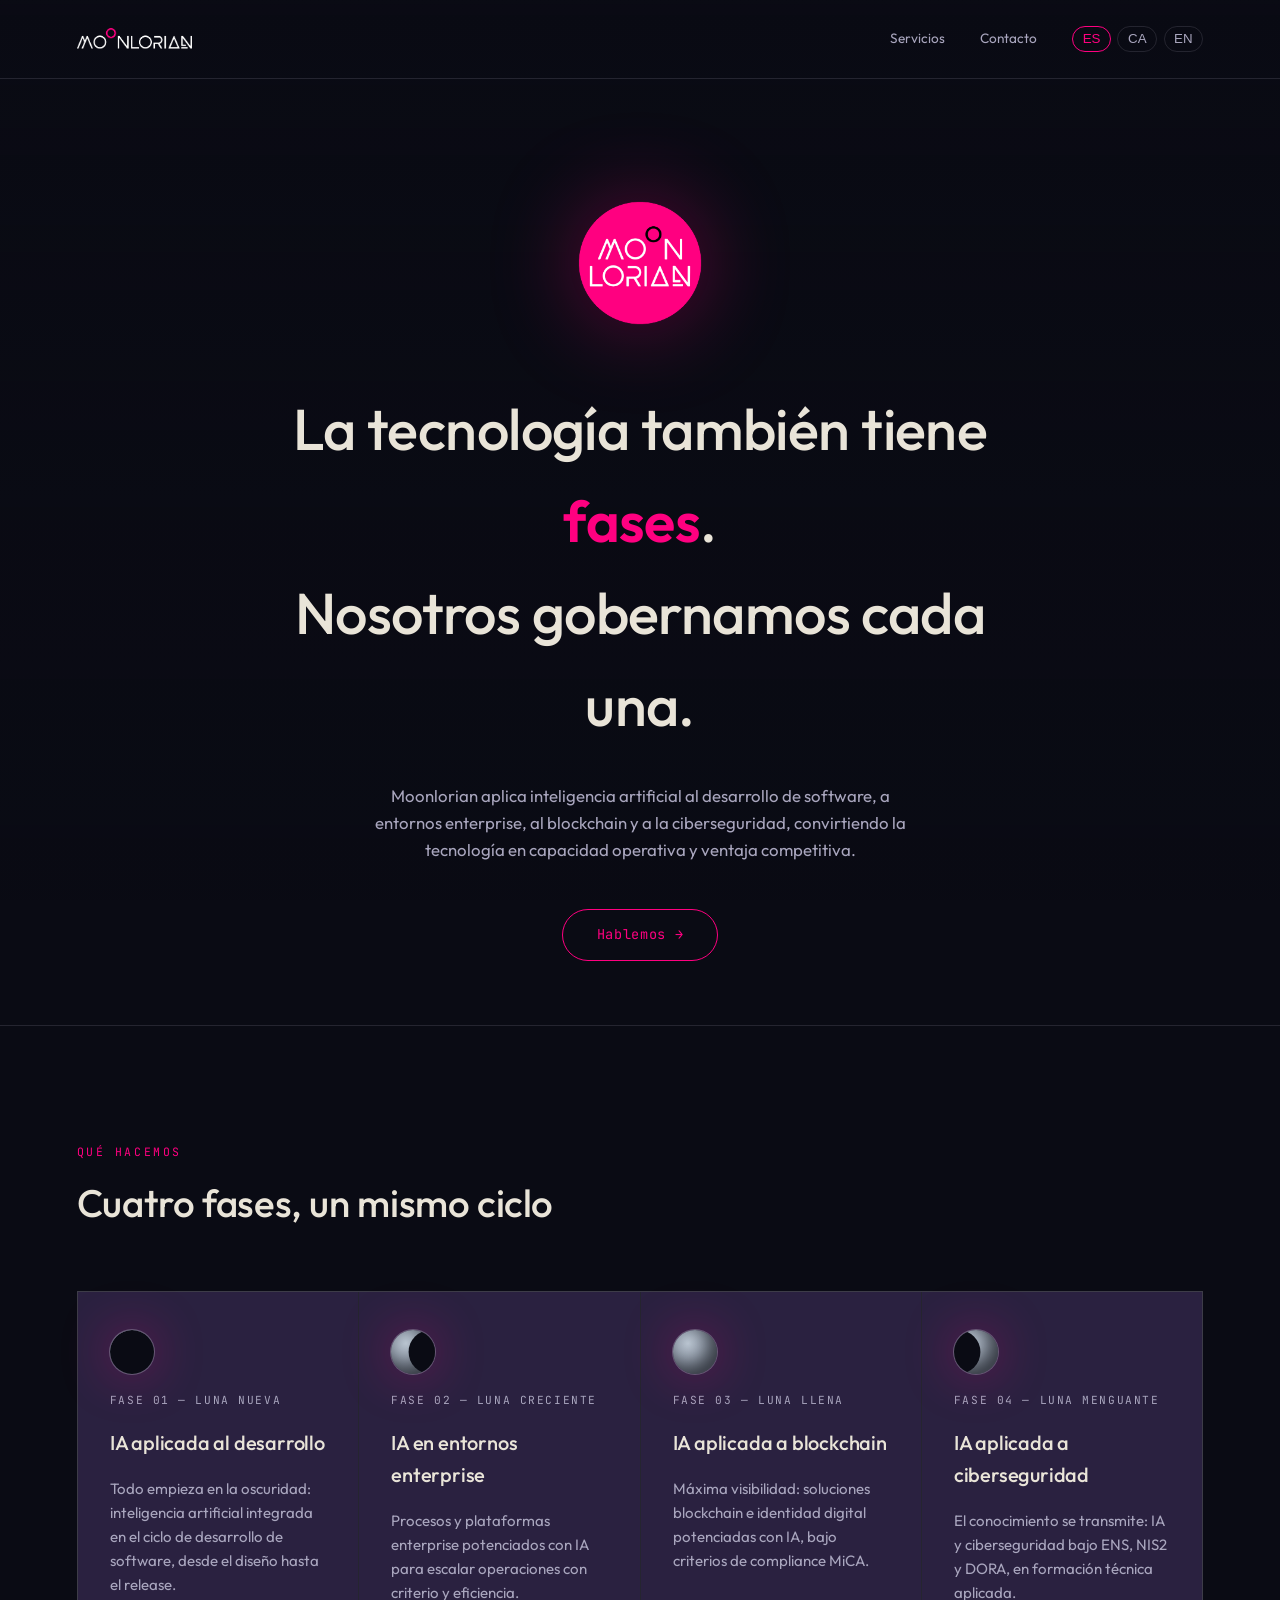
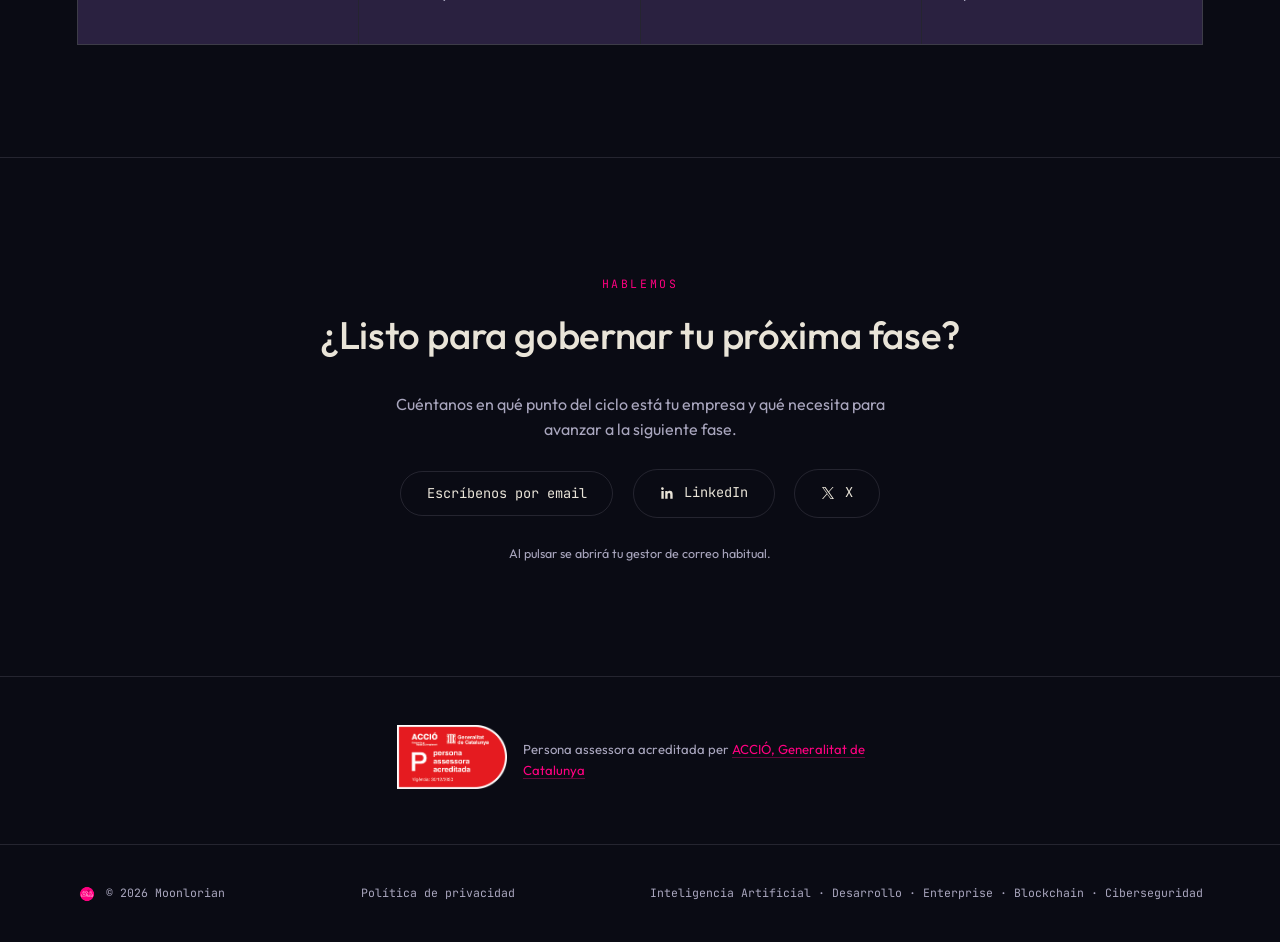
==== index.html @ 28f4cd18 "20260802" ====
<!DOCTYPE html>
<html lang="es">
<head>
<meta charset="UTF-8">
<meta name="viewport" content="width=device-width, initial-scale=1.0">
<title id="doc-title">Moonlorian — Inteligencia artificial aplicada</title>
<link rel="icon" type="image/png" href="assets/logo-redondo-magenta.png">
<link rel="preconnect" href="https://fonts.googleapis.com">
<link rel="preconnect" href="https://fonts.gstatic.com" crossorigin>
<link href="https://fonts.googleapis.com/css2?family=Outfit:wght@300;400;500;600;700&family=JetBrains+Mono:wght@400;500&display=swap" rel="stylesheet">
<link rel="stylesheet" href="styles.css">
</head>
<body>

  <div class="bg-galaxy" aria-hidden="true"></div>

  <header class="nav">
    <img class="brand-logo" src="assets/logo-horitzontal-blanco.png" alt="Moonlorian" height="26">
    <div class="nav-right">
      <nav class="nav-links">
        <a href="#servicios" data-i18n="nav_servicios">Servicios</a>
        <a href="#contacto" data-i18n="nav_contacto">Contacto</a>
      </nav>
      <div class="lang-switch" role="group" aria-label="Idioma">
        <button type="button" data-lang="es" class="active">ES</button>
        <button type="button" data-lang="ca">CA</button>
        <button type="button" data-lang="en">EN</button>
      </div>
    </div>
  </header>

  <section class="hero" id="inicio">
    <img class="hero-mark" src="assets/logo-redondo-magenta.png" alt="Moonlorian" width="176" height="176">
    <h1 data-i18n-html="hero_title">La tecnología también tiene <span>fases</span>.<br>Nosotros gobernamos cada una.</h1>
    <p class="subtitle" data-i18n="hero_subtitle">Moonlorian aplica inteligencia artificial al desarrollo de software, a entornos enterprise, al blockchain y a la ciberseguridad, convirtiendo la tecnología en capacidad operativa y ventaja competitiva.</p>
    <a class="cta" href="#contacto" data-i18n="hero_cta">Hablemos →</a>
  </section>

  <section class="section" id="servicios">
    <div class="section-head reveal">
      <span class="eyebrow" data-i18n="serv_eyebrow">Qué hacemos</span>
      <h2 data-i18n="serv_title">Cuatro fases, un mismo ciclo</h2>
    </div>
    <div class="phases-grid">
      <div class="phase-card reveal">
        <div class="moon phase-new" aria-hidden="true"></div>
        <span class="phase-label" data-i18n="phase1_label">Fase 01 — Luna nueva</span>
        <h3 data-i18n="phase1_title">IA aplicada al desarrollo</h3>
        <p data-i18n="phase1_desc">Todo empieza en la oscuridad: inteligencia artificial integrada en el ciclo de desarrollo de software, desde el diseño hasta el release.</p>
      </div>
      <div class="phase-card reveal">
        <div class="moon phase-waxing" aria-hidden="true"></div>
        <span class="phase-label" data-i18n="phase2_label">Fase 02 — Luna creciente</span>
        <h3 data-i18n="phase2_title">IA en entornos enterprise</h3>
        <p data-i18n="phase2_desc">Procesos y plataformas enterprise potenciados con IA para escalar operaciones con criterio y eficiencia.</p>
      </div>
      <div class="phase-card reveal">
        <div class="moon phase-full" aria-hidden="true"></div>
        <span class="phase-label" data-i18n="phase3_label">Fase 03 — Luna llena</span>
        <h3 data-i18n="phase3_title">IA aplicada a blockchain</h3>
        <p data-i18n="phase3_desc">Máxima visibilidad: soluciones blockchain e identidad digital potenciadas con IA, bajo criterios de compliance MiCA.</p>
      </div>
      <div class="phase-card reveal">
        <div class="moon phase-waning" aria-hidden="true"></div>
        <span class="phase-label" data-i18n="phase4_label">Fase 04 — Luna menguante</span>
        <h3 data-i18n="phase4_title">IA aplicada a ciberseguridad</h3>
        <p data-i18n="phase4_desc">El conocimiento se transmite: IA y ciberseguridad bajo ENS, NIS2 y DORA, en formación técnica aplicada.</p>
      </div>
    </div>
  </section>

  <section class="section contacto" id="contacto">
    <div class="section-head reveal">
      <span class="eyebrow" data-i18n="contact_eyebrow">Hablemos</span>
      <h2 data-i18n="contact_title">¿Listo para gobernar tu próxima fase?</h2>
    </div>
    <p class="reveal" style="color:var(--ink-dim); max-width:46ch;" data-i18n="contact_p">Cuéntanos en qué punto del ciclo está tu empresa y qué necesita para avanzar a la siguiente fase.</p>
    <div class="contact-links reveal">
      <button type="button" id="contact-email-btn" data-i18n="contact_email_btn">Escríbenos por email</button>
      <a href="https://es.linkedin.com/company/moonlorian" target="_blank" rel="noopener" aria-label="LinkedIn">
        <svg viewBox="0 0 24 24" fill="currentColor" aria-hidden="true"><path d="M20.45 20.45h-3.56v-5.57c0-1.33-.02-3.04-1.85-3.04-1.85 0-2.14 1.45-2.14 2.94v5.67H9.34V9h3.42v1.56h.05c.48-.9 1.64-1.85 3.37-1.85 3.6 0 4.27 2.37 4.27 5.46v6.28zM5.34 7.43a2.07 2.07 0 1 1 0-4.13 2.07 2.07 0 0 1 0 4.13zM7.12 20.45H3.56V9h3.56v11.45z"/></svg>
        <span>LinkedIn</span>
      </a>
      <a href="https://x.com/moonlorian" target="_blank" rel="noopener" aria-label="X">
        <svg viewBox="0 0 24 24" fill="currentColor" aria-hidden="true"><path d="M13.6 10.6 20.4 3h-1.6l-5.9 6.6L8.2 3H3l7.1 9.9L3 21h1.6l6.2-7 5 7H21l-7.4-10.4Zm-2.2 2.5-.7-1L5 4.3h2.2l4.6 6.4.7 1 6 8.3h-2.2l-4.9-6.5Z"/></svg>
        <span>X</span>
      </a>
    </div>
    <p class="contact-note reveal" data-i18n="contact_note">Al pulsar se abrirá tu gestor de correo habitual.</p>
  </section>

  <section class="accreditation reveal">
    <a href="http://www.accio.gencat.cat" target="_blank" rel="noopener">
      <img src="assets/segell-accio-horitzontal.png" alt="Segell ACCIÓ — Persona assessora acreditada">
    </a>
    <p class="accreditation-text">
      <span data-i18n="accreditation_text">Persona assessora acreditada per</span>
      <a href="https://www.accio.gencat.cat/ca/serveis/processos-acreditacio/persones-assessores/" target="_blank" rel="noopener" data-i18n="accreditation_link">ACCIÓ, Generalitat de Catalunya</a>
    </p>
  </section>

  <footer class="site-footer">
    <span class="footer-brand">
      <img src="assets/logo-redondo-magenta.png" alt="" width="20" height="20" style="border-radius:50%;">
      © 2026 Moonlorian
    </span>
    <span class="footer-links">
      <a href="privacidad.html" data-i18n="footer_privacy">Política de privacidad</a>
    </span>
    <span data-i18n="footer_tagline">Inteligencia Artificial · Desarrollo · Enterprise · Blockchain · Ciberseguridad</span>
  </footer>

  <script src="script.js"></script>
</body>
</html>
---- styles.css ----
:root{
  --bg: #0A0B14;
  --bg-soft: #10121F;
  --card: #1E1B33;
  --line: rgba(201, 196, 216, 0.14);
  --ink: #E9E4D8;
  --ink-dim: #A9A6BE;
  --gold: #FF0080;
  --gold-soft: rgba(255, 0, 128, 0.35);
  --silver: #B9C4D0;
  --violet: #2A2140;
  --nebula-1: rgba(255, 0, 128, 0.30);
  --nebula-2: rgba(122, 90, 220, 0.26);
  --nebula-3: rgba(60, 160, 220, 0.18);
  --display: 'Outfit', sans-serif;
  --body: 'Outfit', sans-serif;
  --mono: 'JetBrains Mono', monospace;
}

*{ box-sizing: border-box; margin:0; padding:0; }

html{ scroll-behavior: smooth; }

body{
  background: var(--bg);
  color: var(--ink);
  font-family: var(--body);
  line-height: 1.6;
  overflow-x: hidden;
  position: relative;
}

.bg-galaxy{
  position: fixed;
  inset: 0;
  z-index: 0;
  pointer-events: none;
  background-image: url('assets/galaxy-bg.gif');
  background-size: cover;
  background-position: center;
  opacity: 0.6;
}
.bg-galaxy::after{
  content:'';
  position: absolute;
  inset: 0;
  background: linear-gradient(180deg, rgba(10,11,20,0.15) 0%, rgba(10,11,20,0.75) 55%, rgba(10,11,20,0.95) 100%);
}

section, header, footer, main{ position: relative; z-index: 1; }
a{ color: inherit; text-decoration: none; }

.eyebrow{
  font-family: var(--mono);
  font-size: 0.72rem;
  letter-spacing: 0.22em;
  text-transform: uppercase;
  color: var(--gold);
}

h1, h2, h3{
  font-family: var(--display);
  font-weight: 500;
  letter-spacing: -0.01em;
}

/* nav */
.nav{
  display:flex; align-items:center; justify-content: space-between;
  padding: 1.6rem 6vw;
  border-bottom: 1px solid var(--line);
  gap: 1.5rem;
}
.brand-logo{ display:block; height: 26px; width: auto; }
.nav-right{ display:flex; align-items:center; gap: 2.2rem; }
.nav-links{ display:flex; gap: 2.2rem; font-size: 0.85rem; color: var(--ink-dim); }
.nav-links a:hover{ color: var(--ink); }
@media (max-width: 720px){ .nav-links{ display:none; } }

.lang-switch{
  display:flex; gap: 0.4rem;
  font-family: var(--mono);
  font-size: 0.72rem;
}
.lang-switch button{
  background: none;
  border: 1px solid var(--line);
  color: var(--ink-dim);
  padding: 0.3rem 0.6rem;
  border-radius: 999px;
  cursor: pointer;
  transition: border-color 0.2s ease, color 0.2s ease;
}
.lang-switch button:hover{ color: var(--ink); }
.lang-switch button.active{
  border-color: var(--gold);
  color: var(--gold);
}

/* moon phase engine */
.moon{
  position: relative;
  border-radius: 50%;
  background: radial-gradient(circle at 34% 30%, var(--silver), #6d7686 72%);
  box-shadow: 0 0 50px var(--gold-soft), inset -8px -8px 16px rgba(0,0,0,0.45);
  overflow: hidden;
  flex-shrink: 0;
}
.moon::after{
  content:'';
  position:absolute; inset:0;
  border-radius:50%;
  background: var(--bg);
  transition: transform 0.6s ease;
}
.phase-new::after{ transform: translateX(0%); }
.phase-waxing::after{ transform: translateX(40%); }
.phase-full::after{ transform: translateX(108%); }
.phase-waning::after{ transform: translateX(-40%); }

/* hero */
.hero{
  min-height: 80vh;
  display:flex; flex-direction: column; align-items:center; justify-content:center;
  text-align:center;
  padding: 6rem 6vw 4rem;
  gap: 2rem;
}
.hero-mark{
  width: 176px; height: 176px;
  filter: drop-shadow(0 0 44px var(--gold-soft));
  animation: float 7s ease-in-out infinite;
}
@keyframes float{
  0%, 100%{ transform: translateY(0); }
  50%{ transform: translateY(-8px); }
}
@media (prefers-reduced-motion: reduce){
  .hero-mark{ animation: none; }
}

.hero h1{
  font-size: clamp(2.2rem, 5vw, 3.6rem);
  max-width: 20ch;
  color: var(--ink);
}
.hero h1 span{ color: var(--gold); font-weight: 600; }
.hero p.subtitle{
  max-width: 50ch;
  color: var(--ink-dim);
  font-size: 1.05rem;
}
.cta{
  display:inline-block;
  margin-top: 0.8rem;
  padding: 0.9rem 2.1rem;
  border: 1px solid var(--gold);
  border-radius: 999px;
  color: var(--gold);
  font-family: var(--mono);
  font-size: 0.85rem;
  letter-spacing: 0.05em;
  transition: background 0.25s ease, color 0.25s ease;
  cursor: pointer;
}
.cta:hover{ background: var(--gold); color: var(--bg); }

/* section shell */
.section{
  padding: 7rem 6vw;
  border-top: 1px solid var(--line);
}
.section-head{
  max-width: 60ch;
  margin-bottom: 3.5rem;
}
.section-head h2{
  font-size: clamp(1.7rem, 3vw, 2.4rem);
  margin-top: 0.6rem;
}

/* services grid */
.phases-grid{
  display:grid;
  grid-template-columns: repeat(auto-fit, minmax(240px, 1fr));
  gap: 1px;
  background: var(--line);
  border: 1px solid var(--line);
}
.phase-card{
  background: var(--violet);
  padding: 2.4rem 2rem;
  display:flex; flex-direction:column; gap: 1.1rem;
}
.phase-card .moon{
  width: 44px; height: 44px;
  box-shadow: 0 0 0 1px rgba(185,196,208,0.35), 0 0 50px var(--gold-soft), inset -8px -8px 16px rgba(0,0,0,0.45);
}
.phase-label{
  font-family: var(--mono);
  font-size: 0.7rem;
  letter-spacing: 0.14em;
  text-transform: uppercase;
  color: var(--ink-dim);
}
.phase-card h3{ font-size: 1.25rem; color: var(--ink); }
.phase-card p{ color: var(--ink-dim); font-size: 0.94rem; }

/* contact */
.contacto{
  text-align:center;
  display:flex; flex-direction:column; align-items:center; gap: 1.6rem;
}
.contacto .section-head{ margin: 0 auto; text-align:center; }
.contact-links{
  display:flex; gap: 1.2rem; flex-wrap: wrap; justify-content:center;
  align-items:center;
}
.contact-links a, .contact-links button{
  display: inline-flex;
  align-items: center;
  gap: 0.55rem;
  font-family: var(--mono);
  font-size: 0.85rem;
  padding: 0.8rem 1.6rem;
  border: 1px solid var(--line);
  border-radius: 999px;
  color: var(--ink);
  background: none;
  cursor: pointer;
  transition: border-color 0.25s ease, color 0.25s ease;
}
.contact-links svg{ width: 16px; height: 16px; flex-shrink: 0; }
.contact-links a:hover, .contact-links button:hover{ border-color: var(--gold); color: var(--gold); }
.contact-note{
  font-size: 0.78rem;
  color: var(--ink-dim);
  opacity: 0.8;
}

/* accreditation badge */
.accreditation{
  display:flex; align-items:center; gap: 1rem; flex-wrap:wrap; justify-content:center;
  padding: 3rem 6vw;
  border-top: 1px solid var(--line);
  text-align: left;
}
.accreditation img{
  height: 64px; width: auto; flex-shrink:0;
}
.accreditation-text{
  font-size: 0.82rem;
  color: var(--ink-dim);
  max-width: 40ch;
}
.accreditation-text a{
  color: var(--gold);
  border-bottom: 1px solid var(--gold-soft);
}

/* footer */
footer.site-footer{
  padding: 2.4rem 6vw;
  border-top: 1px solid var(--line);
  display:flex; justify-content:space-between; align-items:center;
  font-family: var(--mono);
  font-size: 0.72rem;
  color: var(--ink-dim);
  flex-wrap: wrap;
  gap: 0.8rem;
}
footer .footer-brand{ display:flex; align-items:center; gap:0.6rem; }
footer .footer-links{ display:flex; gap: 1.2rem; }
footer .footer-links a:hover{ color: var(--ink); }

.reveal{
  opacity: 0;
  transform: translateY(16px);
  transition: opacity 0.7s ease, transform 0.7s ease;
}
.reveal.in{ opacity: 1; transform: translateY(0); }
@media (prefers-reduced-motion: reduce){
  .reveal{ opacity:1; transform:none; transition:none; }
}

/* legal / privacy page */
.legal{
  max-width: 68ch;
  margin: 0 auto;
  padding: 5rem 6vw 6rem;
}
.legal h1{
  font-size: clamp(1.8rem, 3.4vw, 2.6rem);
  margin-bottom: 2rem;
}
.legal h2{
  font-size: 1.25rem;
  margin: 2.4rem 0 0.9rem;
  color: var(--gold);
}
.legal p{
  color: var(--ink-dim);
  margin-bottom: 1rem;
  font-size: 0.96rem;
}
.legal a{
  color: var(--ink);
  border-bottom: 1px solid var(--line);
}
.back-link{
  display:inline-block;
  margin-bottom: 2rem;
  font-family: var(--mono);
  font-size: 0.8rem;
  color: var(--ink-dim);
}
.back-link:hover{ color: var(--gold); }
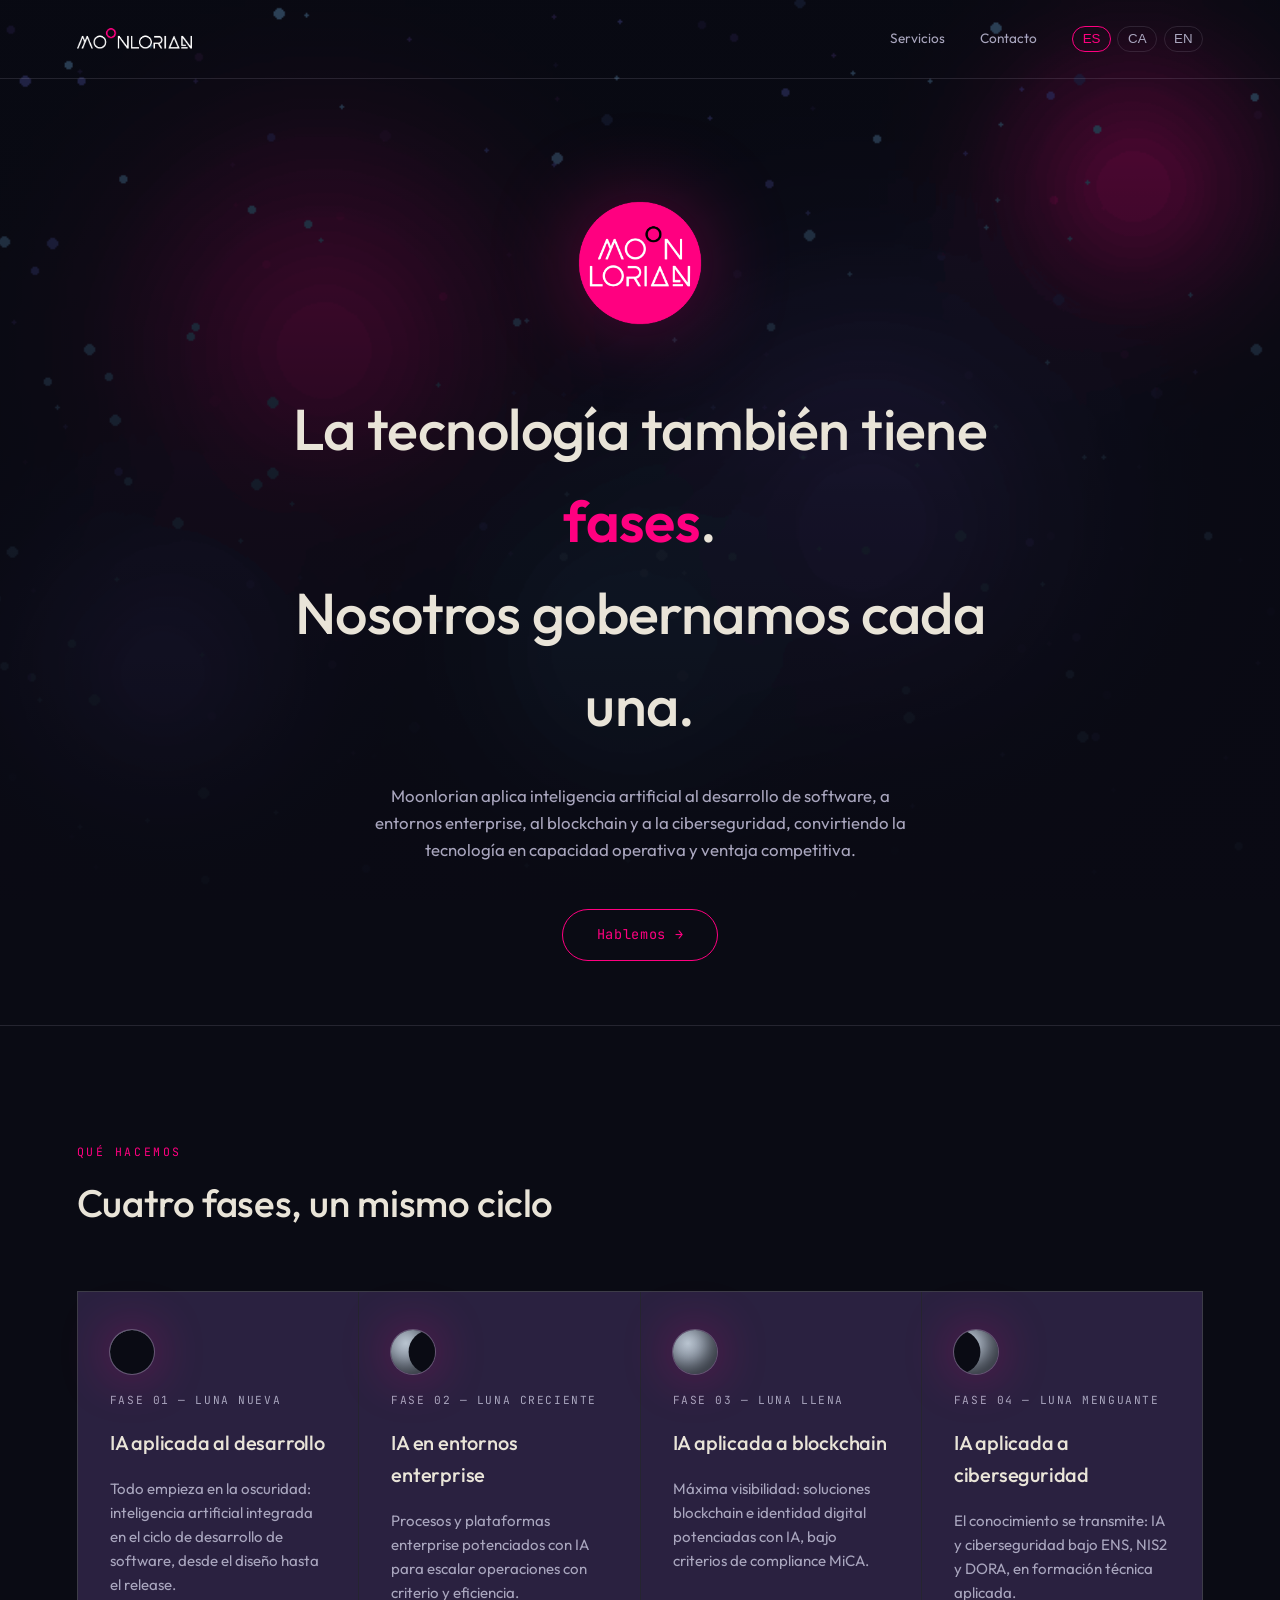
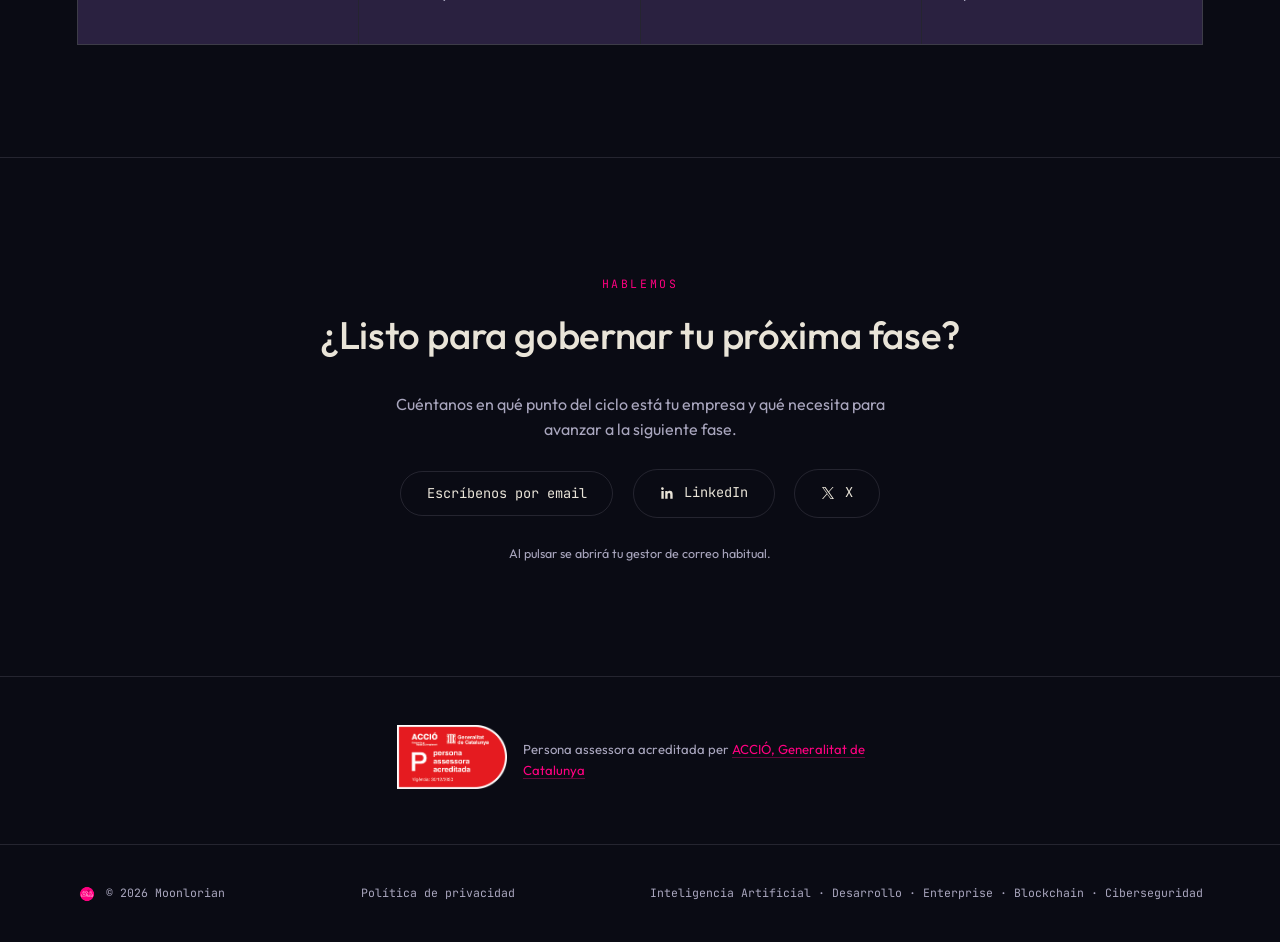
==== commit 07016cc5: "Fix background gif, add SEO meta tags, update privacy policy - Replace empty galaxy-bg.gif (2 bytes)" ====
--- a/index.html
+++ b/index.html
@@ -4,6 +4,17 @@
 <meta charset="UTF-8">
 <meta name="viewport" content="width=device-width, initial-scale=1.0">
 <title id="doc-title">Moonlorian — Inteligencia artificial aplicada</title>
+<meta name="description" id="meta-description" content="Moonlorian aplica inteligencia artificial al desarrollo de software, a entornos enterprise, al blockchain y a la ciberseguridad.">
+<meta name="theme-color" content="#0A0B14">
+<link rel="canonical" href="https://www.moonlorian.com/">
+<meta property="og:type" content="website">
+<meta property="og:site_name" content="Moonlorian">
+<meta property="og:url" content="https://www.moonlorian.com/">
+<meta property="og:title" id="og-title" content="Moonlorian — Inteligencia artificial aplicada">
+<meta property="og:description" id="og-description" content="Moonlorian aplica inteligencia artificial al desarrollo de software, a entornos enterprise, al blockchain y a la ciberseguridad.">
+<meta property="og:image" content="https://www.moonlorian.com/assets/logo-redondo-magenta.png">
+<meta property="og:locale" content="es_ES">
+<meta name="twitter:card" content="summary">
 <link rel="icon" type="image/png" href="assets/logo-redondo-magenta.png">
 <link rel="preconnect" href="https://fonts.googleapis.com">
 <link rel="preconnect" href="https://fonts.gstatic.com" crossorigin>
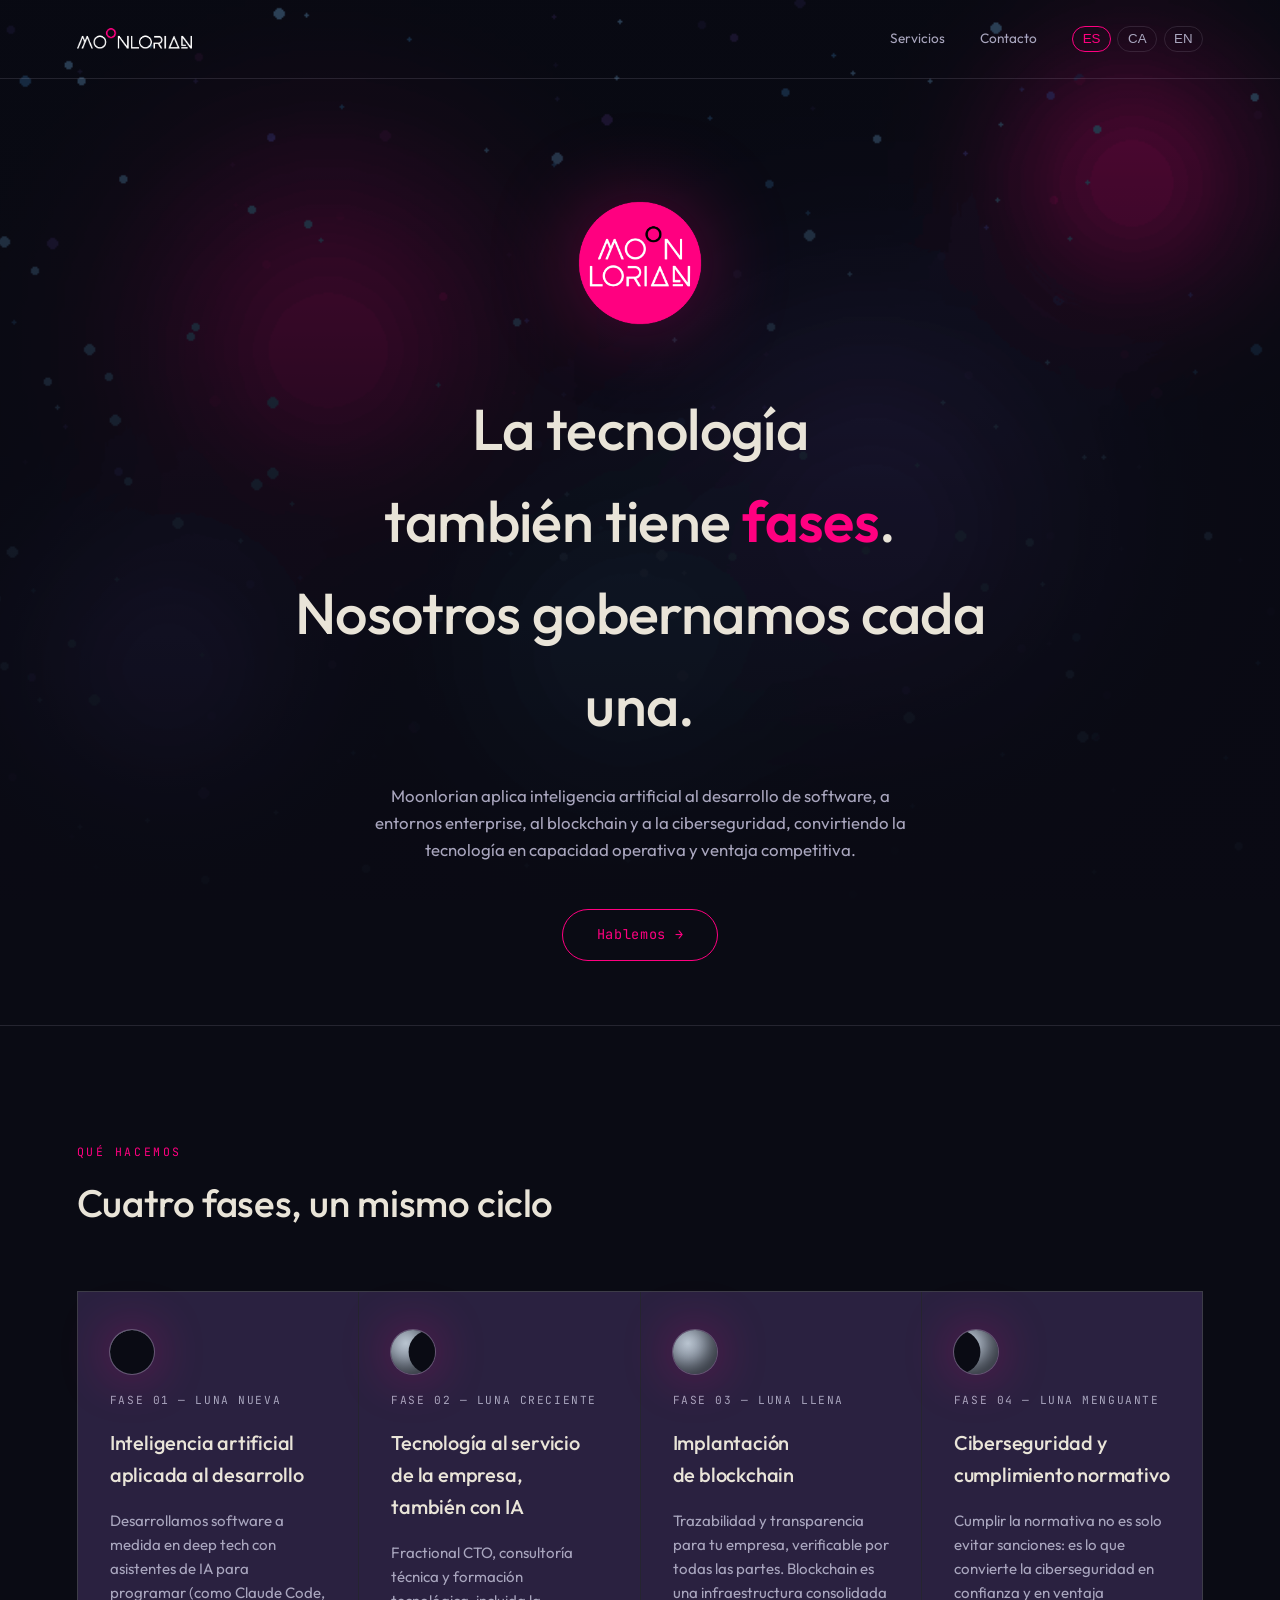
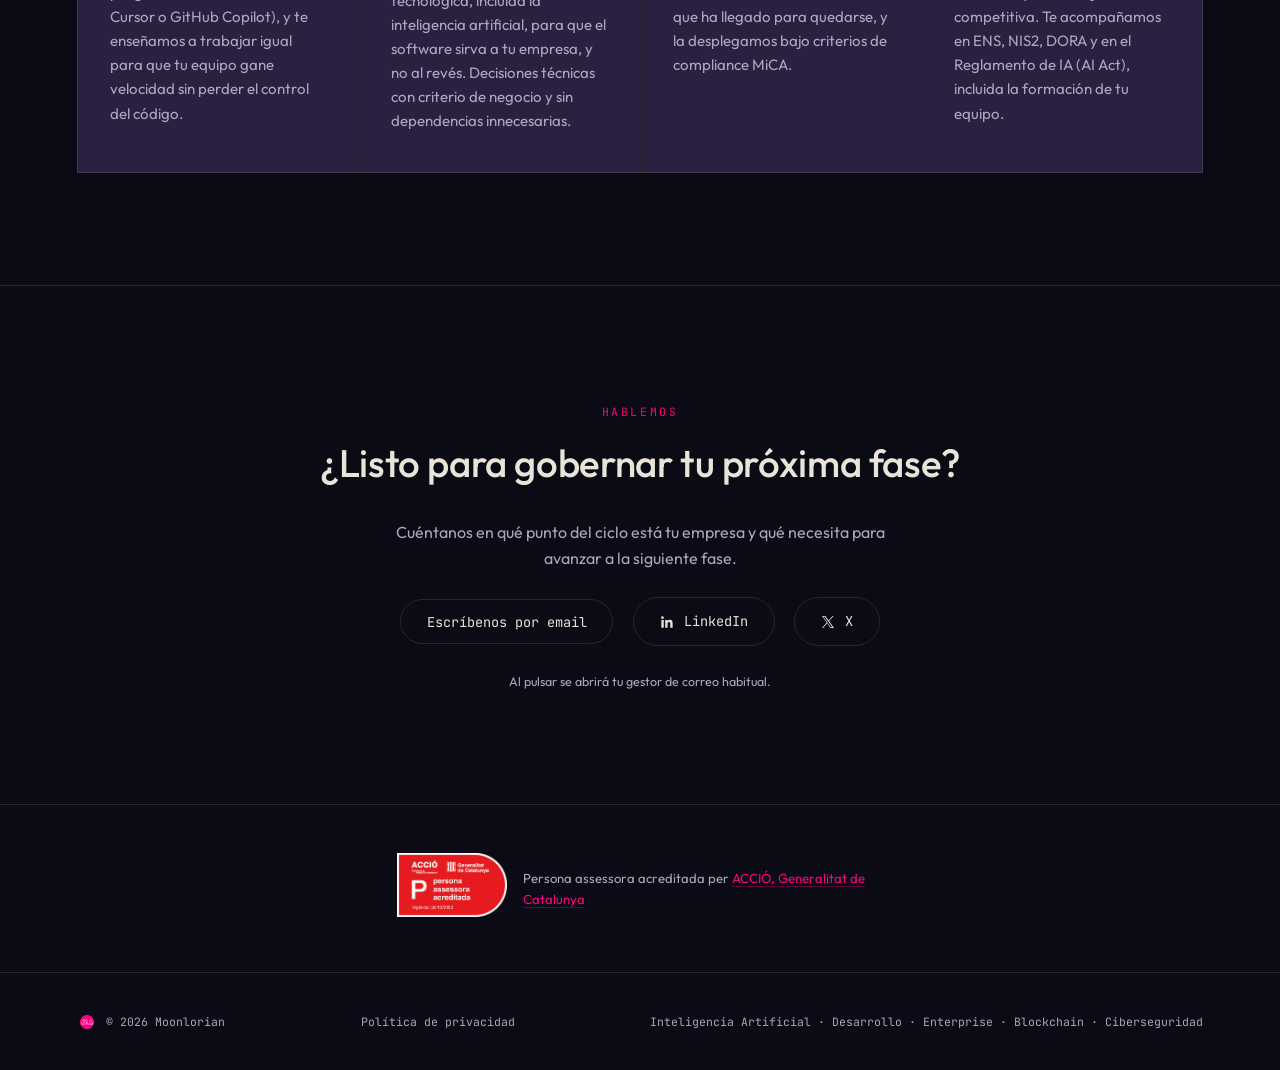
==== commit e907dc36: "Rewrite service cards and page title - Phase 01: AI applied to development, with AI coding assistant" ====
--- a/index.html
+++ b/index.html
@@ -3,18 +3,21 @@
 <head>
 <meta charset="UTF-8">
 <meta name="viewport" content="width=device-width, initial-scale=1.0">
-<title id="doc-title">Moonlorian — Inteligencia artificial aplicada</title>
+<title id="doc-title">Moonlorian — IA, blockchain y ciberseguridad</title>
 <meta name="description" id="meta-description" content="Moonlorian aplica inteligencia artificial al desarrollo de software, a entornos enterprise, al blockchain y a la ciberseguridad.">
 <meta name="theme-color" content="#0A0B14">
 <link rel="canonical" href="https://www.moonlorian.com/">
 <meta property="og:type" content="website">
 <meta property="og:site_name" content="Moonlorian">
 <meta property="og:url" content="https://www.moonlorian.com/">
-<meta property="og:title" id="og-title" content="Moonlorian — Inteligencia artificial aplicada">
+<meta property="og:title" id="og-title" content="Moonlorian — IA, blockchain y ciberseguridad">
 <meta property="og:description" id="og-description" content="Moonlorian aplica inteligencia artificial al desarrollo de software, a entornos enterprise, al blockchain y a la ciberseguridad.">
-<meta property="og:image" content="https://www.moonlorian.com/assets/logo-redondo-magenta.png">
+<meta property="og:image" content="https://www.moonlorian.com/assets/og-image.png">
+<meta property="og:image:width" content="1200">
+<meta property="og:image:height" content="630">
+<meta property="og:image:alt" content="Moonlorian — IA, blockchain y ciberseguridad">
 <meta property="og:locale" content="es_ES">
-<meta name="twitter:card" content="summary">
+<meta name="twitter:card" content="summary_large_image">
 <link rel="icon" type="image/png" href="assets/logo-redondo-magenta.png">
 <link rel="preconnect" href="https://fonts.googleapis.com">
 <link rel="preconnect" href="https://fonts.gstatic.com" crossorigin>
@@ -56,26 +59,26 @@
       <div class="phase-card reveal">
         <div class="moon phase-new" aria-hidden="true"></div>
         <span class="phase-label" data-i18n="phase1_label">Fase 01 — Luna nueva</span>
-        <h3 data-i18n="phase1_title">IA aplicada al desarrollo</h3>
-        <p data-i18n="phase1_desc">Todo empieza en la oscuridad: inteligencia artificial integrada en el ciclo de desarrollo de software, desde el diseño hasta el release.</p>
+        <h3 data-i18n="phase1_title">Inteligencia artificial aplicada al desarrollo</h3>
+        <p data-i18n="phase1_desc">Desarrollamos software a medida en deep tech con asistentes de IA para programar (como Claude Code, Cursor o GitHub Copilot), y te enseñamos a trabajar igual para que tu equipo gane velocidad sin perder el control del código.</p>
       </div>
       <div class="phase-card reveal">
         <div class="moon phase-waxing" aria-hidden="true"></div>
         <span class="phase-label" data-i18n="phase2_label">Fase 02 — Luna creciente</span>
-        <h3 data-i18n="phase2_title">IA en entornos enterprise</h3>
-        <p data-i18n="phase2_desc">Procesos y plataformas enterprise potenciados con IA para escalar operaciones con criterio y eficiencia.</p>
+        <h3 data-i18n="phase2_title">Tecnología al servicio de la empresa, también con IA</h3>
+        <p data-i18n="phase2_desc">Fractional CTO, consultoría técnica y formación tecnológica, incluida la inteligencia artificial, para que el software sirva a tu empresa, y no al revés. Decisiones técnicas con criterio de negocio y sin dependencias innecesarias.</p>
       </div>
       <div class="phase-card reveal">
         <div class="moon phase-full" aria-hidden="true"></div>
         <span class="phase-label" data-i18n="phase3_label">Fase 03 — Luna llena</span>
-        <h3 data-i18n="phase3_title">IA aplicada a blockchain</h3>
-        <p data-i18n="phase3_desc">Máxima visibilidad: soluciones blockchain e identidad digital potenciadas con IA, bajo criterios de compliance MiCA.</p>
+        <h3 data-i18n="phase3_title">Implantación de blockchain</h3>
+        <p data-i18n="phase3_desc">Trazabilidad y transparencia para tu empresa, verificable por todas las partes. Blockchain es una infraestructura consolidada que ha llegado para quedarse, y la desplegamos bajo criterios de compliance MiCA.</p>
       </div>
       <div class="phase-card reveal">
         <div class="moon phase-waning" aria-hidden="true"></div>
         <span class="phase-label" data-i18n="phase4_label">Fase 04 — Luna menguante</span>
-        <h3 data-i18n="phase4_title">IA aplicada a ciberseguridad</h3>
-        <p data-i18n="phase4_desc">El conocimiento se transmite: IA y ciberseguridad bajo ENS, NIS2 y DORA, en formación técnica aplicada.</p>
+        <h3 data-i18n="phase4_title">Ciberseguridad y cumplimiento normativo</h3>
+        <p data-i18n="phase4_desc">Cumplir la normativa no es solo evitar sanciones: es lo que convierte la ciberseguridad en confianza y en ventaja competitiva. Te acompañamos en ENS, NIS2, DORA y en el Reglamento de IA (AI Act), incluida la formación de tu equipo.</p>
       </div>
     </div>
   </section>
--- a/styles.css
+++ b/styles.css
@@ -62,6 +62,7 @@
   font-family: var(--display);
   font-weight: 500;
   letter-spacing: -0.01em;
+  text-wrap: balance;
 }
 
 /* nav */
@@ -140,7 +141,7 @@
 }
 
 .hero h1{
-  font-size: clamp(2.2rem, 5vw, 3.6rem);
+  font-size: clamp(1.9rem, 5vw, 3.6rem);
   max-width: 20ch;
   color: var(--ink);
 }
@@ -283,6 +284,10 @@
   .reveal{ opacity:1; transform:none; transition:none; }
 }
 
+@media (max-width: 720px){
+  .accreditation{ text-align: center; }
+}
+
 /* legal / privacy page */
 .legal{
   max-width: 68ch;
